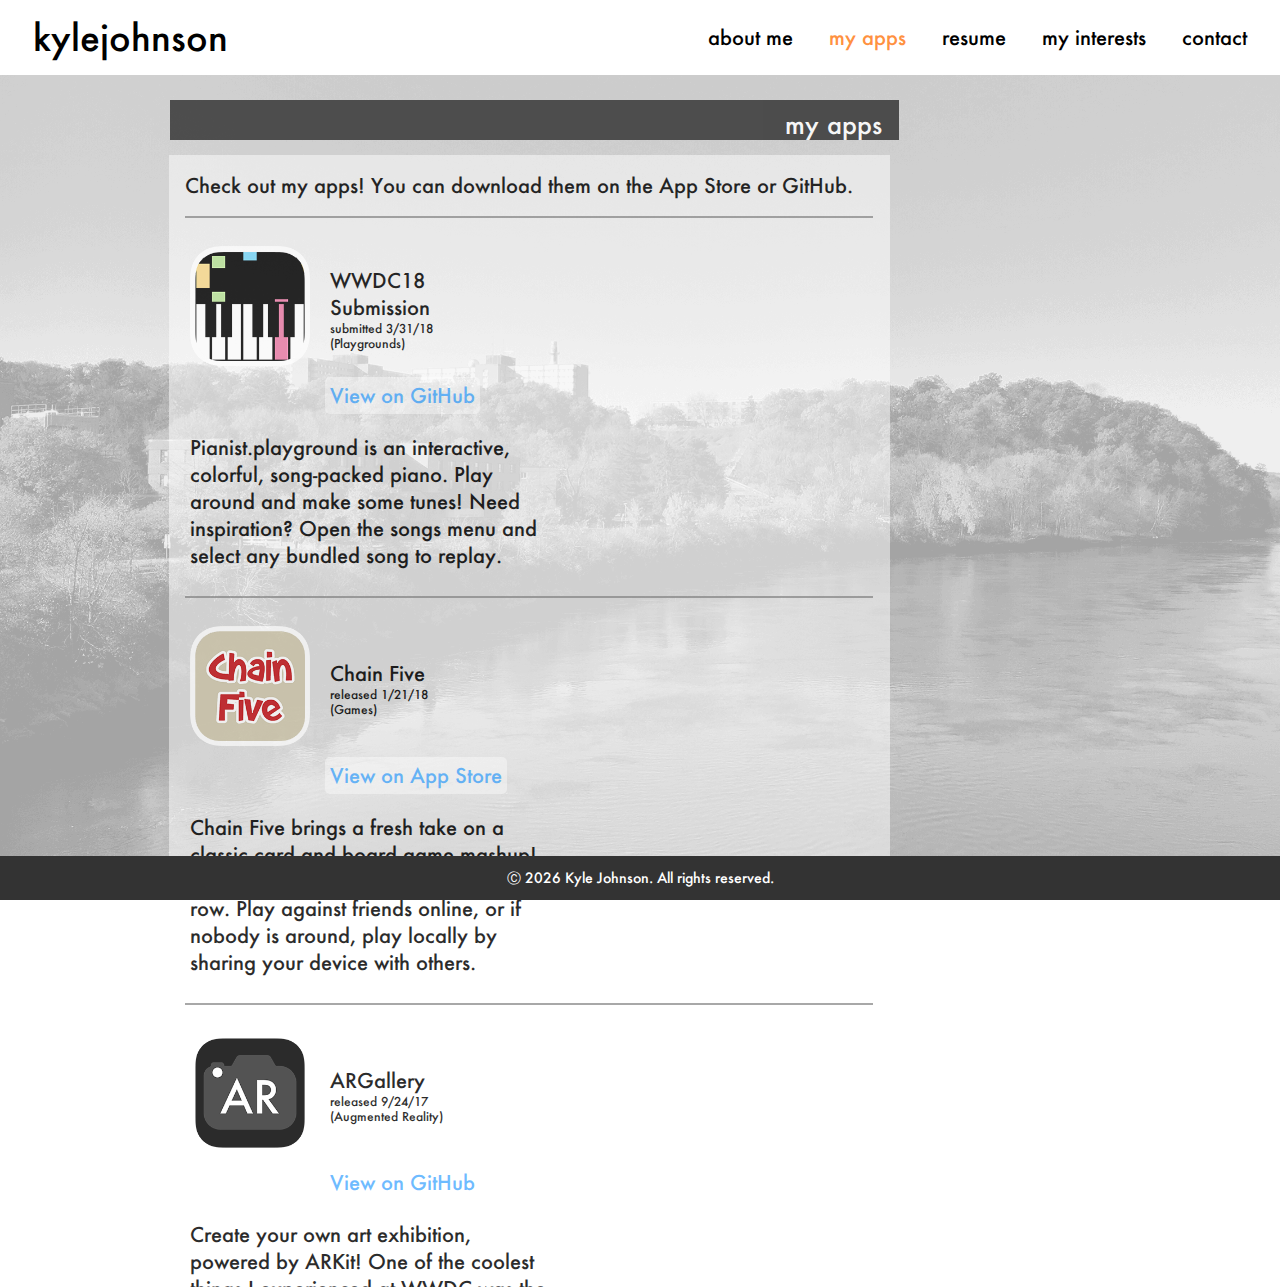
==== apps.html @ 8fa622be "Replace blog with interests page" ====
<!DOCTYPE html>
<html>
    <head>
        <title>kylejohnson | my apps</title>
        
        <link rel="stylesheet" type="text/css" href="kjapps.css">
        
        <meta name="viewport" content="width=device-width">
        <meta name="keywords" content="kyle,johnson,kylejohnson,about,apps,resume,interests,contact">
        <meta name="description" content="My name is Kyle Johnson and welcome to my website.">
        
        <link rel="shortcut icon" href="favicon/favicon.ico">
        <link rel="icon" sizes="16x16 32x32 64x64" href="favicon/favicon.ico">
        <link rel="icon" type="image/png" sizes="196x196" href="favicon/favicon-192.png">
        <link rel="icon" type="image/png" sizes="160x160" href="favicon/favicon-160.png">
        <link rel="icon" type="image/png" sizes="96x96" href="favicon/favicon-96.png">
        <link rel="icon" type="image/png" sizes="64x64" href="favicon/favicon-64.png">
        <link rel="icon" type="image/png" sizes="32x32" href="favicon/favicon-32.png">
        <link rel="icon" type="image/png" sizes="16x16" href="favicon/favicon-16.png">
        <link rel="apple-touch-icon" href="favicon/favicon-57.png">
        <link rel="apple-touch-icon" sizes="114x114" href="favicon/favicon-114.png">
        <link rel="apple-touch-icon" sizes="72x72" href="favicon/favicon-72.png">
        <link rel="apple-touch-icon" sizes="144x144" href="favicon/favicon-144.png">
        <link rel="apple-touch-icon" sizes="60x60" href="favicon/favicon-60.png">
        <link rel="apple-touch-icon" sizes="120x120" href="favicon/favicon-120.png">
        <link rel="apple-touch-icon" sizes="76x76" href="favicon/favicon-76.png">
        <link rel="apple-touch-icon" sizes="152x152" href="favicon/favicon-152.png">
        <link rel="apple-touch-icon" sizes="180x180" href="favicon/favicon-180.png">
        <meta name="msapplication-TileColor" content="#FFFFFF">
        <meta name="msapplication-TileImage" content="favicon/favicon-144.png">
        <meta name="msapplication-config" content="favicon/browserconfig.xml">
        
        <script src="https://ajax.googleapis.com/ajax/libs/jquery/3.1.1/jquery.min.js"></script>
        <script src="kjapps.js"></script>
    </head>
    
    <body>
	    
        <!-- Disable transitions if JavaScript is disabled -->
        <noscript>
    	    <style type="text/css">
                #header, .content { visibility: visible; }
    	    </style>
        </noscript>
	    
        <div id="fullContainer">
            <div id="container">

                <!-- Navigation bar (split w/ logo on left, links on right) -->
                <div class="topnav" id="navbar">
                    <a href="/" id="logo">kylejohnson</a>
                    <a href="javascript:void(0);" id="icon" onclick="responsiveNavBar()">&#9776;</a>
                    <a href="contact">contact</a>
                    <a href="interests">my interests</a>
                    <a href="resume">resume</a>
                    <a href="apps" id="current">my apps</a>
                    <a href="/">about me</a>
                </div>

                <!-- Header title above content -->
                <div id="header">
                    my apps
                </div>

                <!-- Area for page content -->
                <div class="content" id="apps_content">

                    Check out my apps! You can download them on the App Store or GitHub. <br>
                    <div id="small"><hr id="grey_break"></div>

                    <table cellpadding="10">
                        <tr>
                            <td id="icon"><img src="images/wwdc18.png" alt="WWDC" height="120" width="120"></td>
                            <td class="appinfo">
                                WWDC18 Submission<br>
                                <div id="info">submitted 3/31/18</div>
                                <div id="info">(Playgrounds)</div>
                            </td>
                        </tr>
                        <tr>
                            <td id="space"></td>
                            <td class="linkinfo"><a target='_blank' href="https://github.com/kylejohnsonkj/wwdc18">View on GitHub</a></td>
                        </tr>
                    </table>
                    <table cellpadding="10" class="desc">
                        <tr>
                            <td>Pianist.playground is an interactive, colorful, song-packed piano. Play around and make some tunes! Need inspiration? Open the songs menu and select any bundled song to replay.</td>
                        </tr>
                    </table>
                    <div id="small"><hr id="grey_break"></div>

                    <table cellpadding="10">
                        <tr>
                            <td id="icon"><img src="images/chain_five.png" alt="Chain Five" height="120" width="120"></td>
                            <td class="appinfo">
                                Chain Five<br>
                                <div id="info">released 1/21/18</div>
                                <div id="info">(Games)</div>
                            </td>
                        </tr>
                        <tr>
                            <td id="space"></td>
                            <td class="linkinfo"><a target='_blank' href="https://itunes.apple.com/us/app/chain-five/id1325490441">View on App Store</a></td>
                        </tr>
                    </table>
                    <table cellpadding="10" class="desc">
                        <tr>
                            <td>Chain Five brings a fresh take on a classic card and board game mashup! Win by getting 5 of your color in a row. Play against friends online, or if nobody is around, play locally by sharing your device with others.</td>
                        </tr>
                    </table>
                    <div id="small"><hr id="grey_break"></div>
                    
                    <table cellpadding="10">
                        <tr>
                            <td id="icon"><img src="images/argallery.png" alt="WWDC" height="120" width="120"></td>
                            <td class="appinfo">
                                ARGallery<br>
                                <div id="info">released 9/24/17</div>
                                <div id="info">(Augmented Reality)</div>
                            </td>
                        </tr>
                        <tr>
                            <td id="space"></td>
                            <td class="linkinfo"><a target='_blank' href="https://github.com/kylejohnsonkj/ARGallery">View on GitHub</a></td>
                        </tr>
                    </table>
                    <table cellpadding="10" class="desc">
                        <tr>
                            <td>Create your own art exhibition, powered by ARKit! One of the coolest things I experienced at WWDC was the introduction of native AR support, and this is a fun project I created with it. Written in Swift 4 for iPhone 6s and later.</td>
                        </tr>
                    </table>
                    <div id="small"><hr id="grey_break"></div>

                    <table cellpadding="10">
                        <tr>
                            <td id="icon"><img src="images/wwdc17.png" alt="WWDC" height="120" width="120"></td>
                            <td class="appinfo">
                                WWDC17 Submission<br>
                                <div id="info">accepted 4/21/17</div>
                                <div id="info">(Playgrounds)</div>
                            </td>
                        </tr>
                        <tr>
                            <td id="space"></td>
                            <td class="linkinfo"><a target='_blank' href="https://github.com/kylejohnsonkj/wwdc17">View on GitHub</a></td>
                        </tr>
                    </table>
                    <table cellpadding="10" class="desc">
                        <tr>
                            <td>It's March Madness in a Swift Playground! Built using SpriteKit, this playground takes a fun approach on the classic arcade basketball shooter in just over 400 lines of code.</td>
                        </tr>
                    </table>
                    <div id="small"><hr id="grey_break"></div>

                    <table cellpadding="10">
                        <tr>
                            <td id="icon"><img src="images/redirect.png" alt="redirect" height="120" width="120"></td>
                            <td class="appinfo">
                                redirect<br>
                                <div id="info">released 2/7/17</div>
                                <div id="info">(Games)</div>
                            </td>
                        </tr>
                        <tr>
                            <td id="space"></td>
                            <td class="linkinfo"><a target='_blank' href="https://itunes.apple.com/us/app/redirect/id1202748337">View on App Store</a></td>
                        </tr>
                    </table>
                    <table cellpadding="10" class="desc">
                        <tr>
                            <td>Redirect the ball into the target, but it's harder than you think... Collect coins to purchase paddles. Unlock achievements. Rise on the leaderboards. Can you make it to 100?</td>
                        </tr>
                    </table>
                    <div id="small"><hr id="grey_break"></div>

                    <table cellpadding="10">
                        <tr>
                            <td id="icon"><img src="images/shift_timer.png" alt="Shift Timer" height="120" width="120"></td>
                            <td class="appinfo">
                                Shift Timer<br>
                                <div id="info">released 8/16/16</div>
                                <div id="info">(Utilities)</div>
                            </td>
                        </tr>
                        <tr>
                            <td id="space"></td>
                            <td class="linkinfo"><a target='_blank' href="https://itunes.apple.com/us/app/shift-timer-track-your-job-progress-throughout-the-work-day/id1145055011">View on App Store</a></td>
                        </tr>
                    </table>
                    <table cellpadding="10" class="desc">
                        <tr>
                            <td>Shift Timer allows you to enter your shift hours and get a live-updating view of your progress throughout the day. See what percentage of work you've completed and how many hours, minutes and seconds you have left to go.</td>
                        </tr>
                    </table>

                </div>

                <!-- Adds extra space under content div -->
                <div id="extra"></div>
            </div>

            <!-- Site footer w/ copyright -->
            <div id="footer">
                &#9400; Kyle Johnson. All rights reserved.
            </div>

        </div>
        
        <div id="videoContainer">
        </div>
        
    </body>
</html>
---- kjapps.css ----
/* HTML */

html {
    -webkit-text-size-adjust: 100%;
    -moz-text-size-adjust: 100%;
    -ms-text-size-adjust: 100%;
}


/* Body */

body {
    background-color: rgb(220, 220, 220);
    background: url(images/bg.png) no-repeat left center fixed;
    background-size: cover;
    margin: 0;
}

::-webkit-input-placeholder { /* Chrome/Opera/Safari */
  color: gray;
}
::-moz-placeholder { /* Firefox 19+ */
  color: gray;
}
:-ms-input-placeholder { /* IE 10+ */
  color: gray;
}
:-moz-placeholder { /* Firefox 18- */
  color: gray;
}


/* Futura Font */

@font-face {
    font-family: "Futura";
    src:
        local("Futura"),
        url(fonts/Futura-Medium.ttf) format("truetype");
}


/* Navigation Bar */

.topnav {
    position: fixed;
    left: 0;
    right: 0;
    background-color: white;
    overflow: hidden;
    z-index: 3;
    padding-right: 15px;
    padding-left: 15px;
}

.topnav a {
    float: right;
    display: block;
    color: black;
    text-align: center;
    padding-left: 18px;
    padding-right: 18px;
    padding-top: 24px;
    padding-bottom: 24px;
    text-decoration: none;
    font-size: 20px;
    font-family: "Futura";
}

.topnav #logo {
    float: left;
    display: block;
    color: black;
    text-align: center;
    padding-left: 18px;
    padding-right: 18px;
    padding-top: 14px;
    padding-bottom: 14px;
    text-decoration: none;
    font-size: 36px;
    font-family: "Futura";
}

.topnav #blank {
    height: 27px;
    width: 0px;
    pointer-events: none;
    cursor: default;
}

.topnav a:hover {
    background-color: #eee;
}

.topnav a:hover #logo {
    background-color: #333;
}

.topnav #current {
    color: rgb(255, 145, 64);
}

.topnav #icon {
    display: none;
}


/* Header */

#header {
    margin: 0 auto;
    position: relative;
    top: 100px;
    left: 0;
    width: 65%;
    max-width: 1000px;
    transform: translate(0%, 0%);
    background-color: #333;
    font-size: 25px;
    font-family: "Futura";
    color: white;
    text-align: right;
    padding-right: 20px;
    padding-left: 20px;
    padding-top: 10px;
    padding-bottom: 10px;
    visibility: hidden;
}


/* Content */

.content {
    margin: 0 auto;
    position: relative;
    top: 115px;
    left: 0;
    width: 65%;
    max-width: 1000px;
    transform: translate(0%, 0%);
    background-color: rgba(255, 255, 255, 0.60);
    font-size: 20px;
    font-family: "Futura";
    color: black;
    padding: 20px;
    visibility: hidden;
}

.content p {
    font-size: 15px;
    color: dimgrey;
}

/* Content Dividers */

#small {
    font-size: 35px;
}

#blue_break {
    border-color: rgb(81, 174, 255);
    border-style: solid;
}

#small_break {
    line-height: 15px;
}

#grey_break {
    border-color: rgb(150, 150, 150);
    border-style: solid;
}


/* About Me */

#about_content img {
    border-radius: 6px;
    -moz-border-radius: 6px;
    background: white;
    padding: 7px;
    float: right;
    margin-left: 12px;
    margin-bottom: 12px;
    align-content: center;
}

#about_content a {
    color: rgb(81, 174, 255);
    text-decoration: none;
}

#about_content a#alt_link {
    color: grey;
    text-decoration: none;
}

#about_content a:hover {
    text-decoration: underline;
}

#about_content a#alt_link:hover {
    text-decoration: underline;
}

em {
    font-size: 14px;
    color: grey;
}

#links img {
    width: 40px;
    height: 40px;
    position: relative;
    margin-left: 16px;
    top: -52px;
}


/* My Apps */

#apps_content table {
    table-layout: fixed;
    border-collapse: collapse;
    display: inline-block;
    vertical-align: middle;
    margin-left: -5px;
}

#apps_content .desc {
    width: 60%;
}

#apps_content .appinfo {
    width: 200px;
}

#apps_content #space {
    width: 0%;
}

#apps_content #info {
    font-size: 12px;
}

#apps_content a {
    color: rgb(81, 174, 255);
    text-decoration: none;
    float: left;
    margin-top: -15px;
    margin-left: -5px;
}

#apps_content a:hover {
    text-decoration: underline;
}


/* Resume */

#resume_content {
    max-width: 800px;
}

#resume_content a {
    color: rgb(81, 174, 255);
    text-decoration: none;
}

#resume_content a:hover {
    text-decoration: underline;
}

#resume_content img {
    width: calc(100% + 40px);
    margin: -20px;
    margin-bottom: -45px;
}

#resume_download img {
    width: 33px;
    height: 33px;
    margin-left: -2px;
    float: left;
}


/* Blog */

#blog {
    width: 100%;
    margin: 0;
    padding: 0;
    margin-left: -2px;
    margin-bottom: -5px;
}

.comments a {
    color: rgb(125, 125, 125);
    text-align: left;
    background-color: rgba(255, 255, 255, 0.60);
    border-radius: 5px;
    padding-top: 3px;
    padding-bottom: 3px;
    padding-left: 8px;
    padding-right: 8px;
    text-align: center;
    font-size: 15px;
    display: inline-block;
    margin-top: 12px;
    margin-bottom: 10px;
    text-decoration: none;
    float: left;
}

.report a {
    margin-left: 3px;
    color: rgb(125, 125, 125);
    text-align: left;
    background-color: rgba(255, 200, 200, 0.60);
    border-radius: 5px;
    padding-top: 3px;
    padding-bottom: 3px;
    padding-left: 8px;
    padding-right: 8px;
    text-align: center;
    font-size: 15px;
    display: inline-block;
    margin-top: 12px;
    margin-bottom: 10px;
    text-decoration: none;
    float: right;
    margin-right: -5px;
}

#blog_content #video {
    color: rgb(81, 174, 255);
    text-decoration: none;
}

#blog_content h3 {
    color: rgb(255, 145, 64);
    font-weight: normal;
    font-size: 23px;
    padding: 0px;
    margin: 0px;
}

#blog_content h4 {
    color: black;
    font-size: 17px;
    font-weight: normal;
    color: rgb(81, 174, 255);
    padding: 0px;
    margin: 0px;
    margin-bottom: 10px;
}

/* Interests */

#interests_sidebar {
    float: right;
}

.interests_item {
    border-radius: 6px;
    -moz-border-radius: 6px;
    background: white;
    padding: 7px;
    margin-left: 12px;
    margin-bottom: 12px;
    align-content: center;
}

.interests_item#squareimg {
    border-radius: 6px;
    -moz-border-radius: 6px;
    background: white;
    padding: 7px;
    margin-top: 5px;
    margin-left: 12px;
    margin-bottom: 12px;
    align-content: center;
    line-height: 0;
}

#interests_content h3 {
    color: rgb(255, 145, 64);
    font-weight: normal;
    font-size: 23px;
    padding: 0px;
    margin: 0px;
}

#interests_content h4 {
    color: black;
    font-size: 17px;
    font-weight: normal;
    color: rgb(81, 174, 255);
    padding: 0px;
    margin: 0px;
    margin-bottom: 10px;
}

#interests_content table {
    border-collapse: collapse;
    margin-bottom: 10px;
}

#interests_content tr:hover {
    background-color: #f5f5f5;
}

#interests_content tr#table_header {
    background-color: rgba(150, 150, 150, 0.25);
}

#interests_content a {
    color: rgb(81, 174, 255);
    text-decoration: none;
}

#interests_content a#alt {
    color: rgb(255, 145, 64);
    text-decoration: none;
}

#interests_content a:hover {
    text-decoration: underline;
}

#interests_content a#alt:hover {
    text-decoration: underline;
}

/* Contact */

input, select, textarea, button {
    font-family: inherit;
}

#contact_content input[type="text"],
#contact_content input[type="email"] {
    padding: 10px;
    border: none;
    border-bottom: solid 2px #c9c9c9;
    transition: border 0.3s;
    font-size: 16px;
    width: 250px;
    margin-left: 2px;
}

#contact_content select {
    border: none;
    background-color: white;
    border-bottom: solid 2px #c9c9c9;
    font-size: 16px;
    width: 270px;
    margin-left: 2px;
    margin-bottom: 30px;
    height: 43px;
    -webkit-appearance: none;
    -moz-appearance: none;
    padding-left: 8px;
}

#contact_content select:invalid {
  color: gray;
}

#contact_content textarea {
    padding: 10px;
    border: none;
    border-bottom: solid 2px #c9c9c9;
    transition: border 0.3s;
    font-size: 16px;
    width: 500px;
    margin-left: 2px;
    margin-bottom: 15px;
}

#contact_content input[type="submit"] {
    background-color: rgb(81, 174, 255);
    border: none;
    color: white;
    padding: 10px 25px;
    text-align: center;
    text-decoration: none;
    font-weight: bold;
    display: inline-block;
    font-family: inherit;
    font-size: 16px;
    margin: 4px 2px;
    cursor: pointer;
    -webkit-appearance: none;
    -moz-appearance: none;
    appearance: none;
    margin-bottom: 5px;
}

#thankyou_message {
    display: none;
    color: rgb(81, 174, 255);
}

#honeypot_message {
    display: none;
    color: red;
}

::-webkit-input-placeholder {
    font-family: "Futura";
}
:-moz-placeholder {
    font-family: "Futura";
}
::-moz-placeholder {
    font-family: "Futura";
}
:-ms-input-placeholder {
    font-family: "Futura";
}


/* Links */

.linkinfo a {
    text-align: left;
    background-color: rgba(255, 255, 255, 0.60);
    border-radius: 5px;
    padding: 5px;
}


/* Footer */

#footer {
    position: fixed;
    left: 0px;
    bottom: 0px;
    width: 100%;
    background: #333;
    text-align: center;
    padding-top: 12px;
    padding-bottom: 12px;
    font-size: 14px;
    font-family: "Futura";
    color: white;
}


/* Extra Space Below Footer */

#extra {
    margin: 0 auto;
    position: relative;
    height: 80px;
    top: 110px;
}


/* For Video Playback on Site */

#videoContainer {
    position: fixed;
    top: 50%;
    left: 50%;
    transform: translate(-98%, -50%);
    display: inline;
    z-index: 100;
}

#videoContainer iframe,
#videoContainer object,
#videoContainer embed {
    width: 192%;
    height: 331px;
}


/* Media Queries */

@media only screen and (max-device-width: 820px), only screen and (max-width: 820px) { 
    
    .topnav a:not(:first-child) {
        display: none;
    }
    
    .topnav a#icon {
        float: right;
        display: block;
    }
    
    .topnav.responsive a {
        float: none;
        display: block;
        text-align: left;
    }
    
    .topnav.responsive a#icon {
        position: absolute;
        right: 15px;
        top: 0;
    }
    
    #header, .content {
        width: calc(100% - 60px);
    }
    
    .content {
        font-size: 16px;
    }
  
    #apps_content a {
        font-size: 15px;
        margin-left: -5px;
        margin-right: -20px;
    }
  
    #resume_content a {
        font-size: 15px;
    }
    
    #about_content img {
        width: 150px;
        height: 150px;
    }
  
    #apps_content img {
        width: 100px;
        height: 100px;
    }
    
    #contact_content input[type="text"],
    #contact_content input[type="email"] {
        width: 90%;
        max-width: 200px;
    }
    
    #contact_content select {
        width: calc(90% + 20px);
        max-width: 220px;
    }

    #contact_content textarea {
        width: calc(100% - 25px);
        max-width: 400px;
    }
    
    em {
        font-size: 12px;
    }

    #resume_download {
        margin-top: 7px;
        margin-bottom: -5px;
        text-align: center;
    }
  
    #links img {
        width: 30px;
        height: 30px;
        position: relative;
        margin-left: 16px;
        top: -42px;
    }

    #interests_sidebar {
        float: right;
        width: 100%;
        margin-left: 15px;
    }

    .interests_item {
        border-radius: 6px;
        -moz-border-radius: 6px;
        background: white;
        padding: 7px;
        margin-left: 0px;
        margin-bottom: 12px;
        align-content: center;
        width: calc(100% - 14px);
    }

    .interests_item#squareimg {
        border-radius: 6px;
        -moz-border-radius: 6px;
        background: white;
        padding: 7px;
        margin-left: 0px;
        margin-bottom: 12px;
        align-content: center;
        width: calc(100% - 14px);
    }

    #interests_content img.feature {
        width: 100%;
        height: 100%;
    }
}

/* 1440 width breakpoint */
@media only screen and (max-width: 1439px) {
    #apps_content .desc {
        width: 55%;
    }
}

/* 1280 width breakpoint */
@media only screen and (max-width: 1279px) {
    #apps_content .desc {
        width: 100%;
    }
}
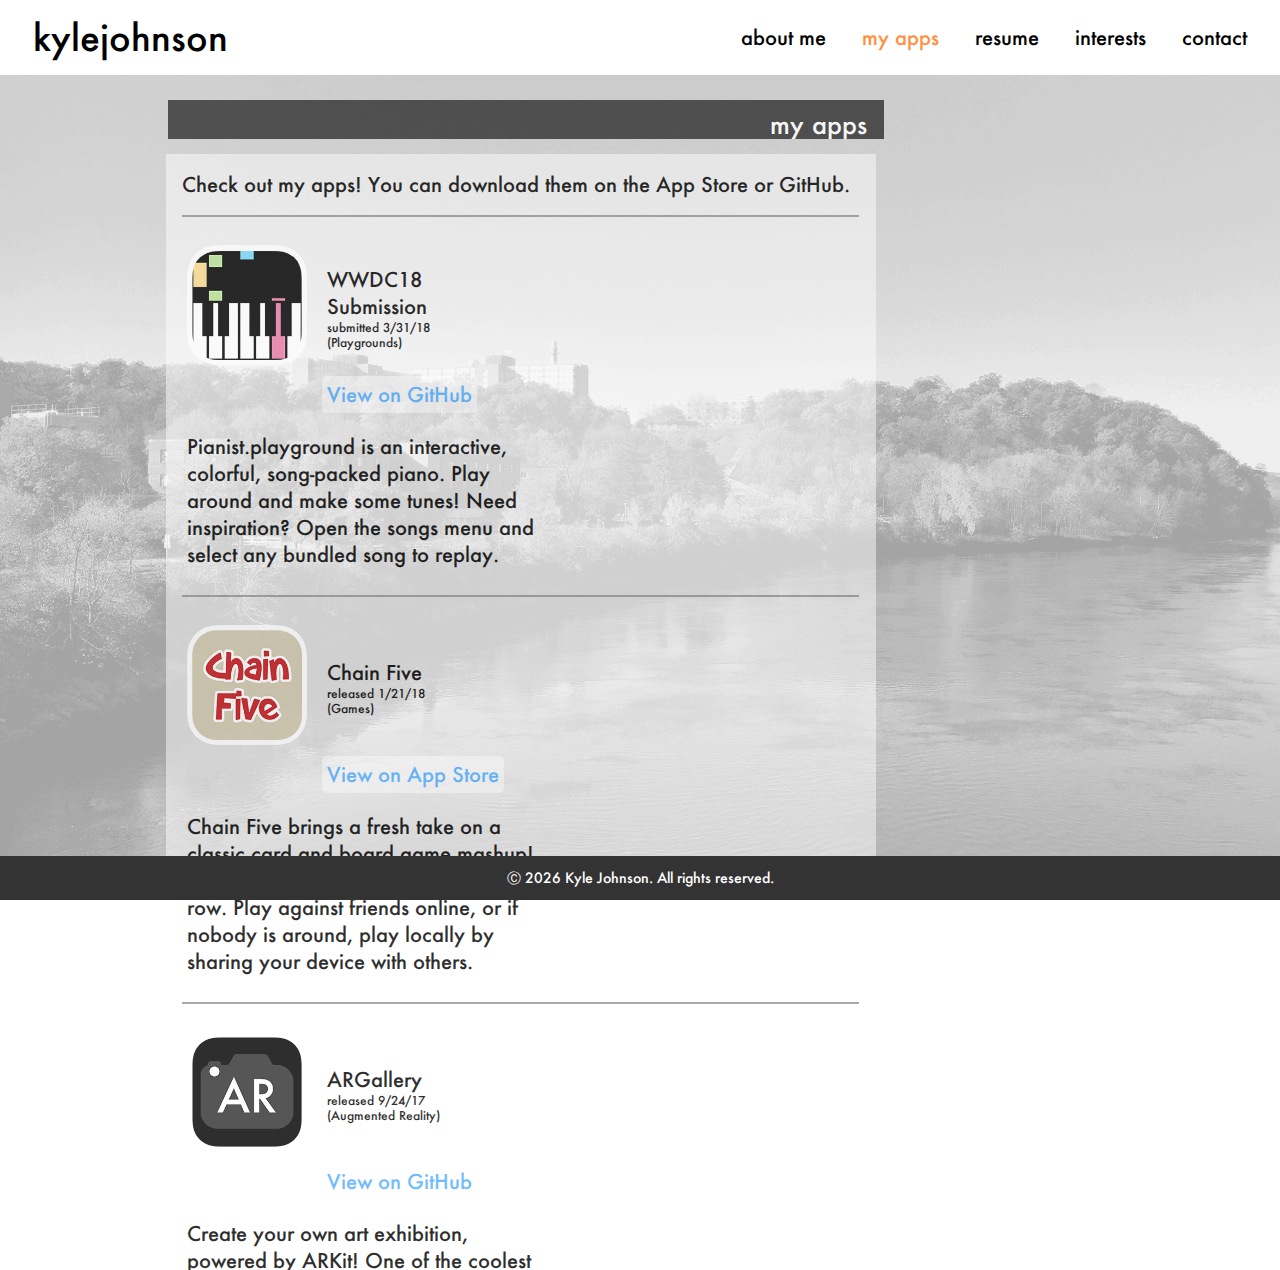
==== commit b06e2b1c: "rename my interests to interests" ====
--- a/apps.html
+++ b/apps.html
@@ -51,7 +51,7 @@
                     <a href="/" id="logo">kylejohnson</a>
                     <a href="javascript:void(0);" id="icon" onclick="responsiveNavBar()">&#9776;</a>
                     <a href="contact">contact</a>
-                    <a href="interests">my interests</a>
+                    <a href="interests">interests</a>
                     <a href="resume">resume</a>
                     <a href="apps" id="current">my apps</a>
                     <a href="/">about me</a>
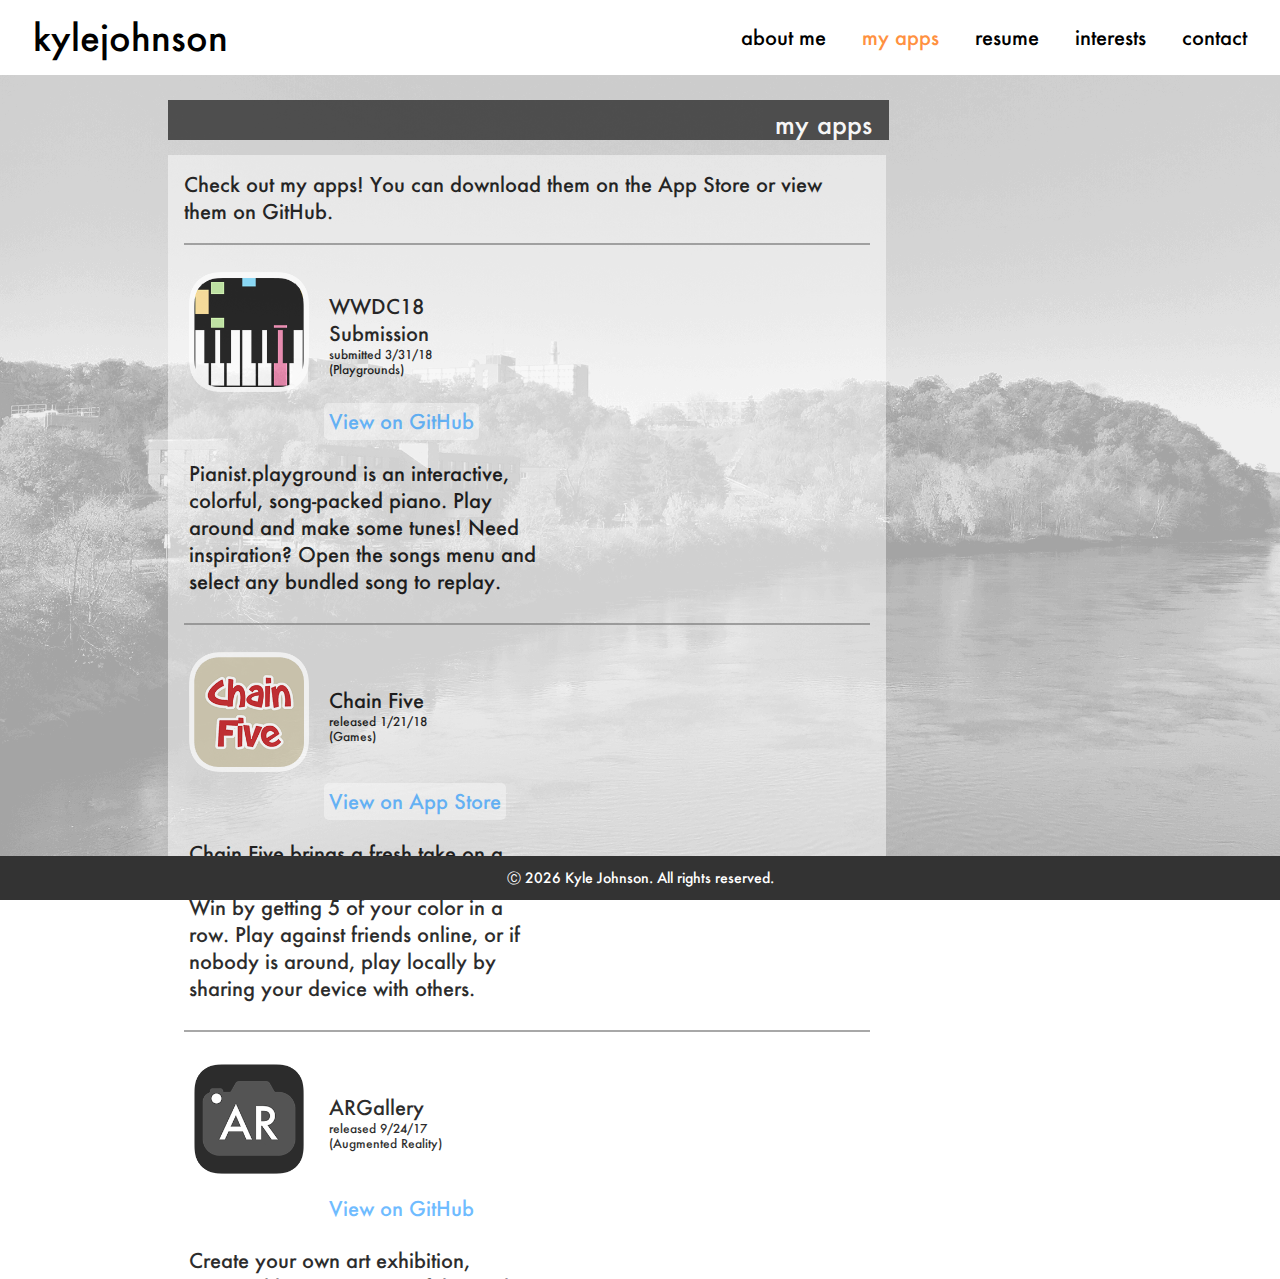
==== commit a296236a: "Updates 5/28/20" ====
--- a/apps.html
+++ b/apps.html
@@ -65,7 +65,7 @@
                 <!-- Area for page content -->
                 <div class="content" id="apps_content">
 
-                    Check out my apps! You can download them on the App Store or GitHub. <br>
+                    Check out my apps! You can download them on the App Store or view them on GitHub. <br>
                     <div id="small"><hr id="grey_break"></div>
 
                     <table cellpadding="10">
--- a/kjapps.css
+++ b/kjapps.css
@@ -711,4 +711,9 @@
     #apps_content .desc {
         width: 100%;
     }
-}
+    
+    body {
+        background-color: lightgray !important;
+        background: none;
+    }
+}
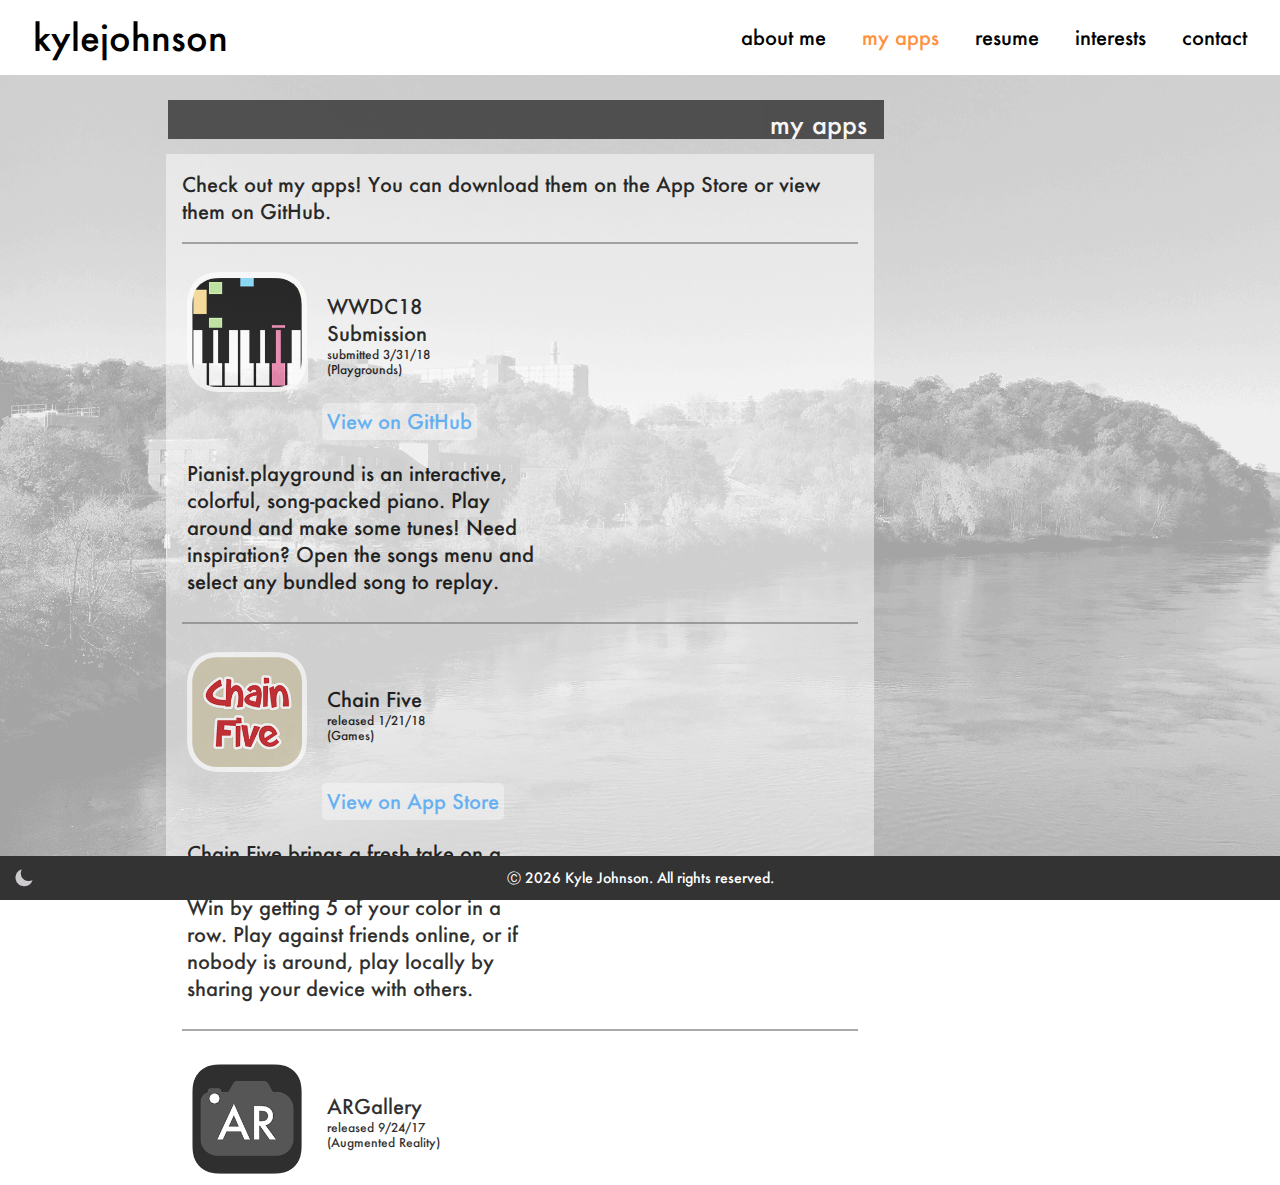
==== commit 39d892d8: "Add manual dark mode toggle" ====
--- a/apps.html
+++ b/apps.html
@@ -4,6 +4,7 @@
         <title>kylejohnson | my apps</title>
         
         <link rel="stylesheet" type="text/css" href="kjapps.css">
+        <link rel="stylesheet" type="text/css" href="darkmode.css" id="darkmode">
         
         <meta name="viewport" content="width=device-width">
         <meta name="keywords" content="kyle,johnson,kylejohnson,about,apps,resume,interests,contact">
@@ -201,7 +202,8 @@
 
             <!-- Site footer w/ copyright -->
             <div id="footer">
-                &#9400; Kyle Johnson. All rights reserved.
+                <img id="dark_switch" height="20" width="20">
+                &#9400; #### Kyle Johnson. All rights reserved.
             </div>
 
         </div>
--- a/kjapps.css
+++ b/kjapps.css
@@ -10,7 +10,7 @@
 /* Body */
 
 body {
-    background-color: rgb(220, 220, 220);
+    background-color: lightgray;
     background: url(images/bg.png) no-repeat left center fixed;
     background-size: cover;
     margin: 0;
@@ -285,77 +285,6 @@
 }
 
 
-/* Blog */
-
-#blog {
-    width: 100%;
-    margin: 0;
-    padding: 0;
-    margin-left: -2px;
-    margin-bottom: -5px;
-}
-
-.comments a {
-    color: rgb(125, 125, 125);
-    text-align: left;
-    background-color: rgba(255, 255, 255, 0.60);
-    border-radius: 5px;
-    padding-top: 3px;
-    padding-bottom: 3px;
-    padding-left: 8px;
-    padding-right: 8px;
-    text-align: center;
-    font-size: 15px;
-    display: inline-block;
-    margin-top: 12px;
-    margin-bottom: 10px;
-    text-decoration: none;
-    float: left;
-}
-
-.report a {
-    margin-left: 3px;
-    color: rgb(125, 125, 125);
-    text-align: left;
-    background-color: rgba(255, 200, 200, 0.60);
-    border-radius: 5px;
-    padding-top: 3px;
-    padding-bottom: 3px;
-    padding-left: 8px;
-    padding-right: 8px;
-    text-align: center;
-    font-size: 15px;
-    display: inline-block;
-    margin-top: 12px;
-    margin-bottom: 10px;
-    text-decoration: none;
-    float: right;
-    margin-right: -5px;
-}
-
-#blog_content #video {
-    color: rgb(81, 174, 255);
-    text-decoration: none;
-}
-
-#blog_content h3 {
-    color: rgb(255, 145, 64);
-    font-weight: normal;
-    font-size: 23px;
-    padding: 0px;
-    margin: 0px;
-}
-
-#blog_content h4 {
-    color: black;
-    font-size: 17px;
-    font-weight: normal;
-    color: rgb(81, 174, 255);
-    padding: 0px;
-    margin: 0px;
-    margin-bottom: 10px;
-}
-
 /* Interests */
 
 #interests_sidebar {
@@ -367,7 +296,7 @@
     -moz-border-radius: 6px;
     background: white;
     padding: 7px;
-    margin-left: 12px;
+    margin-left: 24px;
     margin-bottom: 12px;
     align-content: center;
 }
@@ -378,7 +307,7 @@
     background: white;
     padding: 7px;
     margin-top: 5px;
-    margin-left: 12px;
+    margin-left: 24px;
     margin-bottom: 12px;
     align-content: center;
     line-height: 0;
@@ -548,6 +477,16 @@
     color: white;
 }
 
+#dark_switch {
+    position: absolute;
+    left: 1em;
+    cursor: pointer;
+}
+
+#dark_switch:not([src]) {
+    visibility: hidden;
+}​
+
 
 /* Extra Space Below Footer */
 
@@ -581,6 +520,11 @@
 /* Media Queries */
 
 @media only screen and (max-device-width: 820px), only screen and (max-width: 820px) { 
+    
+    body {
+        background-size: 0 0;
+        background-color: lightgray;
+    }
     
     .topnav a:not(:first-child) {
         display: none;
@@ -699,21 +643,16 @@
     }
 }
 
-/* 1440 width breakpoint */
+/* 1440px width breakpoint */
 @media only screen and (max-width: 1439px) {
     #apps_content .desc {
         width: 55%;
     }
 }
 
-/* 1280 width breakpoint */
+/* 1280px width breakpoint */
 @media only screen and (max-width: 1279px) {
     #apps_content .desc {
         width: 100%;
     }
-    
-    body {
-        background-color: lightgray !important;
-        background: none;
-    }
-}
+}
--- a/darkmode.css
+++ b/darkmode.css
@@ -0,0 +1,54 @@
+body {
+    background-color: #222;
+}
+.topnav {
+    background-color: rgb(24, 26, 27);
+}
+.topnav #logo {
+    color: white;
+}
+.topnav a {
+    color: white;
+}
+.topnav a:hover {
+    background-color: rgb(34, 36, 38);
+}
+#header {
+    background-color: rgb(24, 26, 27);
+    color: rgb(232, 230, 227);
+}
+.content:not(#resume_content) {
+    background-color: rgba(24, 26, 27, 0.6);
+    color: rgb(220, 220, 220);
+}
+#about_content img, .interests_item#squareimg {
+    background: #444;
+}
+#about_content a#alt_link, em {
+    color: rgb(152, 143, 129);
+}
+.interests_item {
+    background: rgb(24, 26, 27);
+}
+.linkinfo a {
+    background-color: rgb(24, 26, 27);
+}
+#github {
+    content: url("images/github_dark.png")
+}
+#footer {
+    background-color: rgb(24, 26, 27);
+}
+input, textarea, #contact_content select {
+    background-color: #181a1b;
+    color: rgb(220, 220, 220);
+}
+#contact_content input[type="submit"] {
+    filter: brightness(0.9);
+}
+
+@media only screen and (max-device-width: 820px), only screen and (max-width: 820px) { 
+    body {
+        background-color: #333;
+    }
+}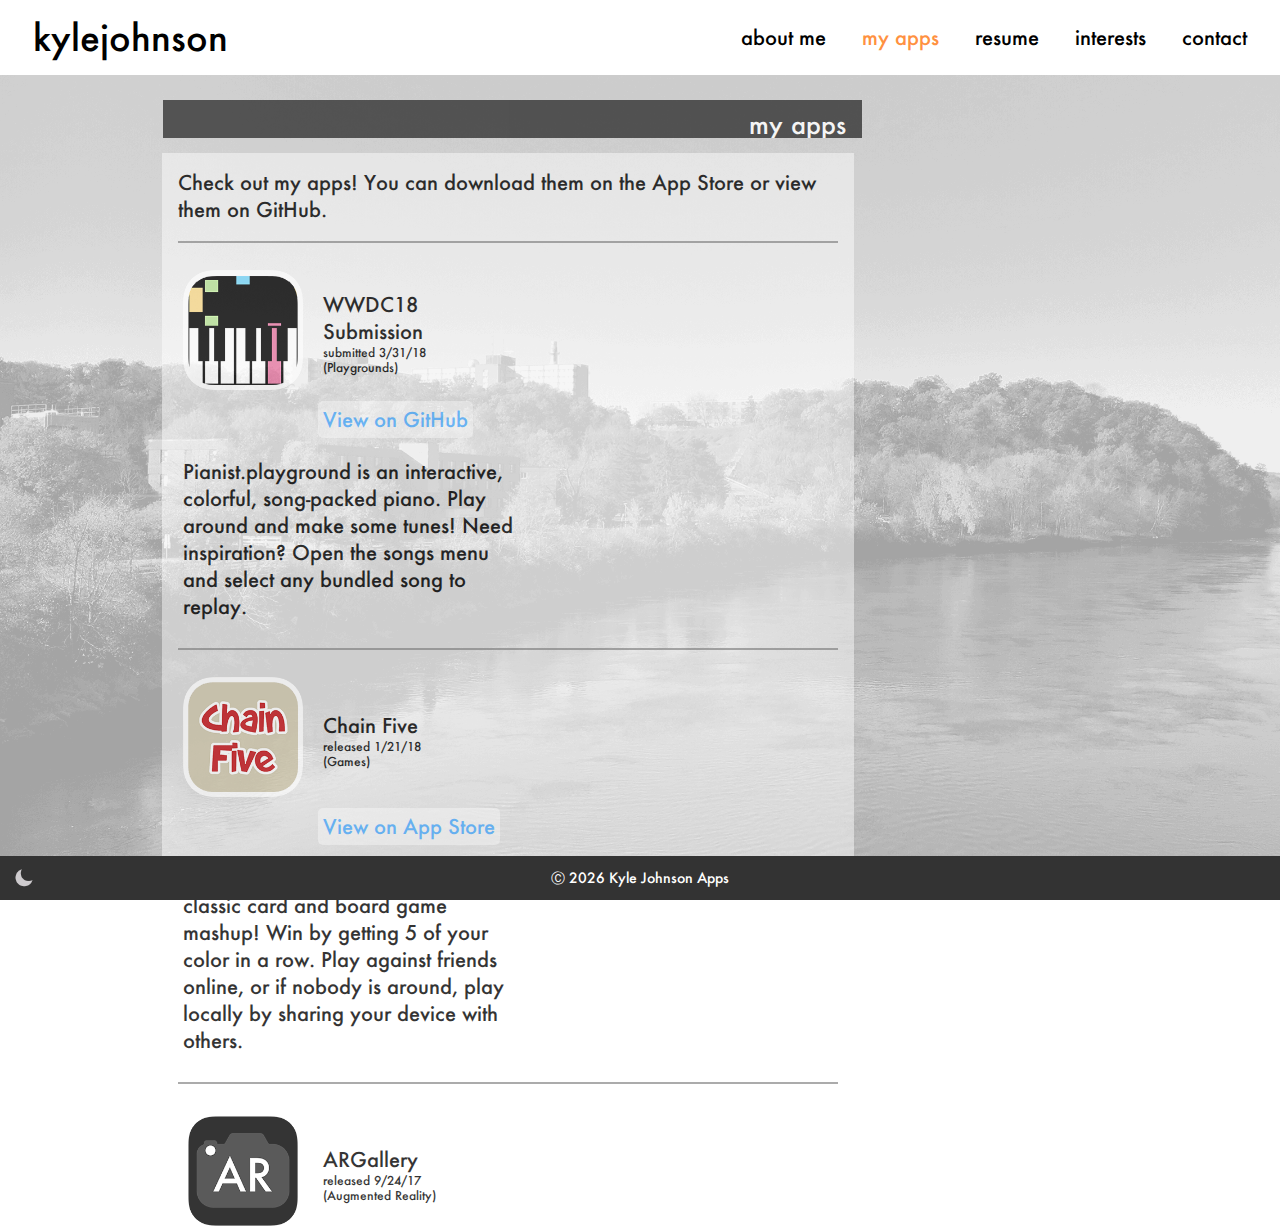
==== commit 06979074: "Shorten footer for mobile" ====
--- a/apps.html
+++ b/apps.html
@@ -203,7 +203,7 @@
             <!-- Site footer w/ copyright -->
             <div id="footer">
                 <img id="dark_switch" height="20" width="20">
-                &#9400; #### Kyle Johnson. All rights reserved.
+                &#9400; #### Kyle Johnson Apps
             </div>
 
         </div>
--- a/kjapps.css
+++ b/kjapps.css
@@ -477,16 +477,6 @@
     color: white;
 }
 
-#dark_switch {
-    position: absolute;
-    left: 1em;
-    cursor: pointer;
-}
-
-#dark_switch:not([src]) {
-    visibility: hidden;
-}​
-
 
 /* Extra Space Below Footer */
 
@@ -514,6 +504,19 @@
 #videoContainer embed {
     width: 192%;
     height: 331px;
+}
+
+
+/* Dark Mode */
+
+#dark_switch {
+    position: absolute;
+    left: 1em;
+    cursor: pointer;
+}
+
+#dark_switch:not([src]) {
+    visibility: hidden;
 }
 
 
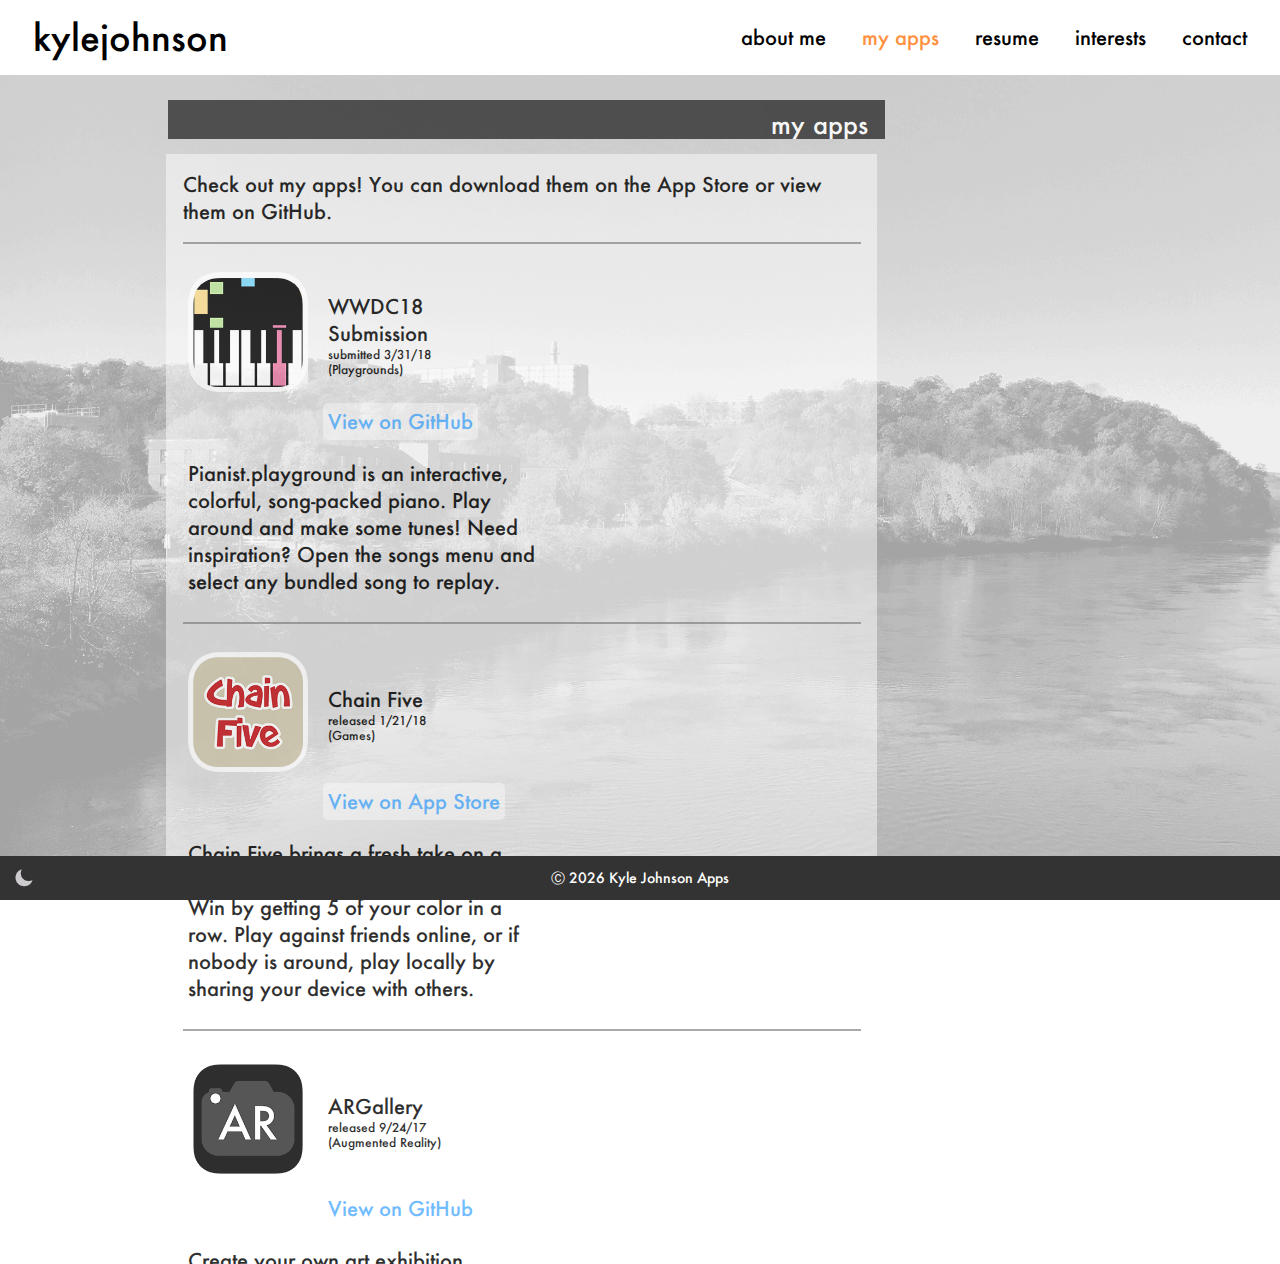
==== commit 863bcc68: "Enforce formatting" ====
--- a/apps.html
+++ b/apps.html
@@ -1,215 +1,228 @@
 <!DOCTYPE html>
 <html>
-    <head>
-        <title>kylejohnson | my apps</title>
-        
-        <link rel="stylesheet" type="text/css" href="kjapps.css">
-        <link rel="stylesheet" type="text/css" href="darkmode.css" id="darkmode">
-        
-        <meta name="viewport" content="width=device-width">
-        <meta name="keywords" content="kyle,johnson,kylejohnson,about,apps,resume,interests,contact">
-        <meta name="description" content="My name is Kyle Johnson and welcome to my website.">
-        
-        <link rel="shortcut icon" href="favicon/favicon.ico">
-        <link rel="icon" sizes="16x16 32x32 64x64" href="favicon/favicon.ico">
-        <link rel="icon" type="image/png" sizes="196x196" href="favicon/favicon-192.png">
-        <link rel="icon" type="image/png" sizes="160x160" href="favicon/favicon-160.png">
-        <link rel="icon" type="image/png" sizes="96x96" href="favicon/favicon-96.png">
-        <link rel="icon" type="image/png" sizes="64x64" href="favicon/favicon-64.png">
-        <link rel="icon" type="image/png" sizes="32x32" href="favicon/favicon-32.png">
-        <link rel="icon" type="image/png" sizes="16x16" href="favicon/favicon-16.png">
-        <link rel="apple-touch-icon" href="favicon/favicon-57.png">
-        <link rel="apple-touch-icon" sizes="114x114" href="favicon/favicon-114.png">
-        <link rel="apple-touch-icon" sizes="72x72" href="favicon/favicon-72.png">
-        <link rel="apple-touch-icon" sizes="144x144" href="favicon/favicon-144.png">
-        <link rel="apple-touch-icon" sizes="60x60" href="favicon/favicon-60.png">
-        <link rel="apple-touch-icon" sizes="120x120" href="favicon/favicon-120.png">
-        <link rel="apple-touch-icon" sizes="76x76" href="favicon/favicon-76.png">
-        <link rel="apple-touch-icon" sizes="152x152" href="favicon/favicon-152.png">
-        <link rel="apple-touch-icon" sizes="180x180" href="favicon/favicon-180.png">
-        <meta name="msapplication-TileColor" content="#FFFFFF">
-        <meta name="msapplication-TileImage" content="favicon/favicon-144.png">
-        <meta name="msapplication-config" content="favicon/browserconfig.xml">
-        
-        <script src="https://ajax.googleapis.com/ajax/libs/jquery/3.1.1/jquery.min.js"></script>
-        <script src="kjapps.js"></script>
-    </head>
-    
-    <body>
-	    
-        <!-- Disable transitions if JavaScript is disabled -->
-        <noscript>
+
+<head>
+    <title>kylejohnson | my apps</title>
+
+    <link rel="stylesheet" type="text/css" href="kjapps.css">
+    <link rel="stylesheet" type="text/css" href="darkmode.css" id="darkmode">
+
+    <meta name="viewport" content="width=device-width">
+    <meta name="keywords" content="kyle,johnson,kylejohnson,about,apps,resume,interests,contact">
+    <meta name="description" content="My name is Kyle Johnson and welcome to my website.">
+
+    <link rel="shortcut icon" href="favicon/favicon.ico">
+    <link rel="icon" sizes="16x16 32x32 64x64" href="favicon/favicon.ico">
+    <link rel="icon" type="image/png" sizes="196x196" href="favicon/favicon-192.png">
+    <link rel="icon" type="image/png" sizes="160x160" href="favicon/favicon-160.png">
+    <link rel="icon" type="image/png" sizes="96x96" href="favicon/favicon-96.png">
+    <link rel="icon" type="image/png" sizes="64x64" href="favicon/favicon-64.png">
+    <link rel="icon" type="image/png" sizes="32x32" href="favicon/favicon-32.png">
+    <link rel="icon" type="image/png" sizes="16x16" href="favicon/favicon-16.png">
+    <link rel="apple-touch-icon" href="favicon/favicon-57.png">
+    <link rel="apple-touch-icon" sizes="114x114" href="favicon/favicon-114.png">
+    <link rel="apple-touch-icon" sizes="72x72" href="favicon/favicon-72.png">
+    <link rel="apple-touch-icon" sizes="144x144" href="favicon/favicon-144.png">
+    <link rel="apple-touch-icon" sizes="60x60" href="favicon/favicon-60.png">
+    <link rel="apple-touch-icon" sizes="120x120" href="favicon/favicon-120.png">
+    <link rel="apple-touch-icon" sizes="76x76" href="favicon/favicon-76.png">
+    <link rel="apple-touch-icon" sizes="152x152" href="favicon/favicon-152.png">
+    <link rel="apple-touch-icon" sizes="180x180" href="favicon/favicon-180.png">
+    <meta name="msapplication-TileColor" content="#FFFFFF">
+    <meta name="msapplication-TileImage" content="favicon/favicon-144.png">
+    <meta name="msapplication-config" content="favicon/browserconfig.xml">
+
+    <script src="https://ajax.googleapis.com/ajax/libs/jquery/3.1.1/jquery.min.js"></script>
+    <script src="kjapps.js"></script>
+</head>
+
+<body>
+
+    <!-- Disable transitions if JavaScript is disabled -->
+    <noscript>
     	    <style type="text/css">
                 #header, .content { visibility: visible; }
     	    </style>
         </noscript>
-	    
-        <div id="fullContainer">
-            <div id="container">
-
-                <!-- Navigation bar (split w/ logo on left, links on right) -->
-                <div class="topnav" id="navbar">
-                    <a href="/" id="logo">kylejohnson</a>
-                    <a href="javascript:void(0);" id="icon" onclick="responsiveNavBar()">&#9776;</a>
-                    <a href="contact">contact</a>
-                    <a href="interests">interests</a>
-                    <a href="resume">resume</a>
-                    <a href="apps" id="current">my apps</a>
-                    <a href="/">about me</a>
-                </div>
-
-                <!-- Header title above content -->
-                <div id="header">
-                    my apps
-                </div>
-
-                <!-- Area for page content -->
-                <div class="content" id="apps_content">
-
-                    Check out my apps! You can download them on the App Store or view them on GitHub. <br>
-                    <div id="small"><hr id="grey_break"></div>
-
-                    <table cellpadding="10">
-                        <tr>
-                            <td id="icon"><img src="images/wwdc18.png" alt="WWDC" height="120" width="120"></td>
-                            <td class="appinfo">
-                                WWDC18 Submission<br>
-                                <div id="info">submitted 3/31/18</div>
-                                <div id="info">(Playgrounds)</div>
-                            </td>
-                        </tr>
-                        <tr>
-                            <td id="space"></td>
-                            <td class="linkinfo"><a target='_blank' href="https://github.com/kylejohnsonkj/wwdc18">View on GitHub</a></td>
-                        </tr>
-                    </table>
-                    <table cellpadding="10" class="desc">
-                        <tr>
-                            <td>Pianist.playground is an interactive, colorful, song-packed piano. Play around and make some tunes! Need inspiration? Open the songs menu and select any bundled song to replay.</td>
-                        </tr>
-                    </table>
-                    <div id="small"><hr id="grey_break"></div>
-
-                    <table cellpadding="10">
-                        <tr>
-                            <td id="icon"><img src="images/chain_five.png" alt="Chain Five" height="120" width="120"></td>
-                            <td class="appinfo">
-                                Chain Five<br>
-                                <div id="info">released 1/21/18</div>
-                                <div id="info">(Games)</div>
-                            </td>
-                        </tr>
-                        <tr>
-                            <td id="space"></td>
-                            <td class="linkinfo"><a target='_blank' href="https://itunes.apple.com/us/app/chain-five/id1325490441">View on App Store</a></td>
-                        </tr>
-                    </table>
-                    <table cellpadding="10" class="desc">
-                        <tr>
-                            <td>Chain Five brings a fresh take on a classic card and board game mashup! Win by getting 5 of your color in a row. Play against friends online, or if nobody is around, play locally by sharing your device with others.</td>
-                        </tr>
-                    </table>
-                    <div id="small"><hr id="grey_break"></div>
-                    
-                    <table cellpadding="10">
-                        <tr>
-                            <td id="icon"><img src="images/argallery.png" alt="WWDC" height="120" width="120"></td>
-                            <td class="appinfo">
-                                ARGallery<br>
-                                <div id="info">released 9/24/17</div>
-                                <div id="info">(Augmented Reality)</div>
-                            </td>
-                        </tr>
-                        <tr>
-                            <td id="space"></td>
-                            <td class="linkinfo"><a target='_blank' href="https://github.com/kylejohnsonkj/ARGallery">View on GitHub</a></td>
-                        </tr>
-                    </table>
-                    <table cellpadding="10" class="desc">
-                        <tr>
-                            <td>Create your own art exhibition, powered by ARKit! One of the coolest things I experienced at WWDC was the introduction of native AR support, and this is a fun project I created with it. Written in Swift 4 for iPhone 6s and later.</td>
-                        </tr>
-                    </table>
-                    <div id="small"><hr id="grey_break"></div>
-
-                    <table cellpadding="10">
-                        <tr>
-                            <td id="icon"><img src="images/wwdc17.png" alt="WWDC" height="120" width="120"></td>
-                            <td class="appinfo">
-                                WWDC17 Submission<br>
-                                <div id="info">accepted 4/21/17</div>
-                                <div id="info">(Playgrounds)</div>
-                            </td>
-                        </tr>
-                        <tr>
-                            <td id="space"></td>
-                            <td class="linkinfo"><a target='_blank' href="https://github.com/kylejohnsonkj/wwdc17">View on GitHub</a></td>
-                        </tr>
-                    </table>
-                    <table cellpadding="10" class="desc">
-                        <tr>
-                            <td>It's March Madness in a Swift Playground! Built using SpriteKit, this playground takes a fun approach on the classic arcade basketball shooter in just over 400 lines of code.</td>
-                        </tr>
-                    </table>
-                    <div id="small"><hr id="grey_break"></div>
-
-                    <table cellpadding="10">
-                        <tr>
-                            <td id="icon"><img src="images/redirect.png" alt="redirect" height="120" width="120"></td>
-                            <td class="appinfo">
-                                redirect<br>
-                                <div id="info">released 2/7/17</div>
-                                <div id="info">(Games)</div>
-                            </td>
-                        </tr>
-                        <tr>
-                            <td id="space"></td>
-                            <td class="linkinfo"><a target='_blank' href="https://itunes.apple.com/us/app/redirect/id1202748337">View on App Store</a></td>
-                        </tr>
-                    </table>
-                    <table cellpadding="10" class="desc">
-                        <tr>
-                            <td>Redirect the ball into the target, but it's harder than you think... Collect coins to purchase paddles. Unlock achievements. Rise on the leaderboards. Can you make it to 100?</td>
-                        </tr>
-                    </table>
-                    <div id="small"><hr id="grey_break"></div>
-
-                    <table cellpadding="10">
-                        <tr>
-                            <td id="icon"><img src="images/shift_timer.png" alt="Shift Timer" height="120" width="120"></td>
-                            <td class="appinfo">
-                                Shift Timer<br>
-                                <div id="info">released 8/16/16</div>
-                                <div id="info">(Utilities)</div>
-                            </td>
-                        </tr>
-                        <tr>
-                            <td id="space"></td>
-                            <td class="linkinfo"><a target='_blank' href="https://itunes.apple.com/us/app/shift-timer-track-your-job-progress-throughout-the-work-day/id1145055011">View on App Store</a></td>
-                        </tr>
-                    </table>
-                    <table cellpadding="10" class="desc">
-                        <tr>
-                            <td>Shift Timer allows you to enter your shift hours and get a live-updating view of your progress throughout the day. See what percentage of work you've completed and how many hours, minutes and seconds you have left to go.</td>
-                        </tr>
-                    </table>
-
-                </div>
-
-                <!-- Adds extra space under content div -->
-                <div id="extra"></div>
+
+    <div id="fullContainer">
+        <div id="container">
+
+            <!-- Navigation bar (split w/ logo on left, links on right) -->
+            <div class="topnav" id="navbar">
+                <a href="/" id="logo">kylejohnson</a>
+                <a href="javascript:void(0);" id="icon" onclick="responsiveNavBar()">&#9776;</a>
+                <a href="contact">contact</a>
+                <a href="interests">interests</a>
+                <a href="resume">resume</a>
+                <a href="apps" id="current">my apps</a>
+                <a href="/">about me</a>
             </div>
 
-            <!-- Site footer w/ copyright -->
-            <div id="footer">
-                <img id="dark_switch" height="20" width="20">
-                &#9400; #### Kyle Johnson Apps
+            <!-- Header title above content -->
+            <div id="header">
+                my apps
             </div>
 
+            <!-- Area for page content -->
+            <div class="content" id="apps_content">
+
+                Check out my apps! You can download them on the App Store or view them on GitHub. <br>
+                <div id="small">
+                    <hr id="grey_break">
+                </div>
+
+                <table cellpadding="10">
+                    <tr>
+                        <td id="icon"><img src="images/wwdc18.png" alt="WWDC" height="120" width="120"></td>
+                        <td class="appinfo">
+                            WWDC18 Submission<br>
+                            <div id="info">submitted 3/31/18</div>
+                            <div id="info">(Playgrounds)</div>
+                        </td>
+                    </tr>
+                    <tr>
+                        <td id="space"></td>
+                        <td class="linkinfo"><a target='_blank' href="https://github.com/kylejohnsonkj/wwdc18">View on GitHub</a></td>
+                    </tr>
+                </table>
+                <table cellpadding="10" class="desc">
+                    <tr>
+                        <td>Pianist.playground is an interactive, colorful, song-packed piano. Play around and make some tunes! Need inspiration? Open the songs menu and select any bundled song to replay.</td>
+                    </tr>
+                </table>
+                <div id="small">
+                    <hr id="grey_break">
+                </div>
+
+                <table cellpadding="10">
+                    <tr>
+                        <td id="icon"><img src="images/chain_five.png" alt="Chain Five" height="120" width="120"></td>
+                        <td class="appinfo">
+                            Chain Five<br>
+                            <div id="info">released 1/21/18</div>
+                            <div id="info">(Games)</div>
+                        </td>
+                    </tr>
+                    <tr>
+                        <td id="space"></td>
+                        <td class="linkinfo"><a target='_blank' href="https://itunes.apple.com/us/app/chain-five/id1325490441">View on App Store</a></td>
+                    </tr>
+                </table>
+                <table cellpadding="10" class="desc">
+                    <tr>
+                        <td>Chain Five brings a fresh take on a classic card and board game mashup! Win by getting 5 of your color in a row. Play against friends online, or if nobody is around, play locally by sharing your device with others.</td>
+                    </tr>
+                </table>
+                <div id="small">
+                    <hr id="grey_break">
+                </div>
+
+                <table cellpadding="10">
+                    <tr>
+                        <td id="icon"><img src="images/argallery.png" alt="WWDC" height="120" width="120"></td>
+                        <td class="appinfo">
+                            ARGallery<br>
+                            <div id="info">released 9/24/17</div>
+                            <div id="info">(Augmented Reality)</div>
+                        </td>
+                    </tr>
+                    <tr>
+                        <td id="space"></td>
+                        <td class="linkinfo"><a target='_blank' href="https://github.com/kylejohnsonkj/ARGallery">View on GitHub</a></td>
+                    </tr>
+                </table>
+                <table cellpadding="10" class="desc">
+                    <tr>
+                        <td>Create your own art exhibition, powered by ARKit! One of the coolest things I experienced at WWDC was the introduction of native AR support, and this is a fun project I created with it. Written in Swift 4 for iPhone 6s and later.</td>
+                    </tr>
+                </table>
+                <div id="small">
+                    <hr id="grey_break">
+                </div>
+
+                <table cellpadding="10">
+                    <tr>
+                        <td id="icon"><img src="images/wwdc17.png" alt="WWDC" height="120" width="120"></td>
+                        <td class="appinfo">
+                            WWDC17 Submission<br>
+                            <div id="info">accepted 4/21/17</div>
+                            <div id="info">(Playgrounds)</div>
+                        </td>
+                    </tr>
+                    <tr>
+                        <td id="space"></td>
+                        <td class="linkinfo"><a target='_blank' href="https://github.com/kylejohnsonkj/wwdc17">View on GitHub</a></td>
+                    </tr>
+                </table>
+                <table cellpadding="10" class="desc">
+                    <tr>
+                        <td>It's March Madness in a Swift Playground! Built using SpriteKit, this playground takes a fun approach on the classic arcade basketball shooter in just over 400 lines of code.</td>
+                    </tr>
+                </table>
+                <div id="small">
+                    <hr id="grey_break">
+                </div>
+
+                <table cellpadding="10">
+                    <tr>
+                        <td id="icon"><img src="images/redirect.png" alt="redirect" height="120" width="120"></td>
+                        <td class="appinfo">
+                            redirect<br>
+                            <div id="info">released 2/7/17</div>
+                            <div id="info">(Games)</div>
+                        </td>
+                    </tr>
+                    <tr>
+                        <td id="space"></td>
+                        <td class="linkinfo"><a target='_blank' href="https://itunes.apple.com/us/app/redirect/id1202748337">View on App Store</a></td>
+                    </tr>
+                </table>
+                <table cellpadding="10" class="desc">
+                    <tr>
+                        <td>Redirect the ball into the target, but it's harder than you think... Collect coins to purchase paddles. Unlock achievements. Rise on the leaderboards. Can you make it to 100?</td>
+                    </tr>
+                </table>
+                <div id="small">
+                    <hr id="grey_break">
+                </div>
+
+                <table cellpadding="10">
+                    <tr>
+                        <td id="icon"><img src="images/shift_timer.png" alt="Shift Timer" height="120" width="120"></td>
+                        <td class="appinfo">
+                            Shift Timer<br>
+                            <div id="info">released 8/16/16</div>
+                            <div id="info">(Utilities)</div>
+                        </td>
+                    </tr>
+                    <tr>
+                        <td id="space"></td>
+                        <td class="linkinfo"><a target='_blank' href="https://itunes.apple.com/us/app/shift-timer-track-your-job-progress-throughout-the-work-day/id1145055011">View on App Store</a></td>
+                    </tr>
+                </table>
+                <table cellpadding="10" class="desc">
+                    <tr>
+                        <td>Shift Timer allows you to enter your shift hours and get a live-updating view of your progress throughout the day. See what percentage of work you've completed and how many hours, minutes and seconds you have left to go.</td>
+                    </tr>
+                </table>
+
+            </div>
+
+            <!-- Adds extra space under content div -->
+            <div id="extra"></div>
         </div>
-        
-        <div id="videoContainer">
+
+        <!-- Site footer w/ copyright -->
+        <div id="footer">
+            <img id="dark_switch" height="20" width="20"> &#9400; #### Kyle Johnson Apps
         </div>
-        
-    </body>
-</html>
+
+    </div>
+
+    <div id="videoContainer">
+    </div>
+
+</body>
+
+</html>--- a/kjapps.css
+++ b/kjapps.css
@@ -16,17 +16,24 @@
     margin: 0;
 }
 
-::-webkit-input-placeholder { /* Chrome/Opera/Safari */
-  color: gray;
-}
-::-moz-placeholder { /* Firefox 19+ */
-  color: gray;
-}
-:-ms-input-placeholder { /* IE 10+ */
-  color: gray;
-}
-:-moz-placeholder { /* Firefox 18- */
-  color: gray;
+::-webkit-input-placeholder {
+    /* Chrome/Opera/Safari */
+    color: gray;
+}
+
+::-moz-placeholder {
+    /* Firefox 19+ */
+    color: gray;
+}
+
+:-ms-input-placeholder {
+    /* IE 10+ */
+    color: gray;
+}
+
+:-moz-placeholder {
+    /* Firefox 18- */
+    color: gray;
 }
 
 
@@ -34,9 +41,7 @@
 
 @font-face {
     font-family: "Futura";
-    src:
-        local("Futura"),
-        url(fonts/Futura-Medium.ttf) format("truetype");
+    src: local("Futura"), url(fonts/Futura-Medium.ttf) format("truetype");
 }
 
 
@@ -151,6 +156,7 @@
     color: dimgrey;
 }
 
+
 /* Content Dividers */
 
 #small {
@@ -362,9 +368,13 @@
     text-decoration: underline;
 }
 
+
 /* Contact */
 
-input, select, textarea, button {
+input,
+select,
+textarea,
+button {
     font-family: inherit;
 }
 
@@ -394,7 +404,7 @@
 }
 
 #contact_content select:invalid {
-  color: gray;
+    color: gray;
 }
 
 #contact_content textarea {
@@ -440,12 +450,15 @@
 ::-webkit-input-placeholder {
     font-family: "Futura";
 }
+
 :-moz-placeholder {
     font-family: "Futura";
 }
+
 ::-moz-placeholder {
     font-family: "Futura";
 }
+
 :-ms-input-placeholder {
     font-family: "Futura";
 }
@@ -522,88 +535,73 @@
 
 /* Media Queries */
 
-@media only screen and (max-device-width: 820px), only screen and (max-width: 820px) { 
-    
+@media only screen and (max-device-width: 820px),
+only screen and (max-width: 820px) {
     body {
         background-size: 0 0;
         background-color: lightgray;
     }
-    
     .topnav a:not(:first-child) {
         display: none;
     }
-    
     .topnav a#icon {
         float: right;
         display: block;
     }
-    
     .topnav.responsive a {
         float: none;
         display: block;
         text-align: left;
     }
-    
     .topnav.responsive a#icon {
         position: absolute;
         right: 15px;
         top: 0;
     }
-    
-    #header, .content {
+    #header,
+    .content {
         width: calc(100% - 60px);
     }
-    
     .content {
         font-size: 16px;
     }
-  
     #apps_content a {
         font-size: 15px;
         margin-left: -5px;
         margin-right: -20px;
     }
-  
     #resume_content a {
         font-size: 15px;
     }
-    
     #about_content img {
         width: 150px;
         height: 150px;
     }
-  
     #apps_content img {
         width: 100px;
         height: 100px;
     }
-    
     #contact_content input[type="text"],
     #contact_content input[type="email"] {
         width: 90%;
         max-width: 200px;
     }
-    
     #contact_content select {
         width: calc(90% + 20px);
         max-width: 220px;
     }
-
     #contact_content textarea {
         width: calc(100% - 25px);
         max-width: 400px;
     }
-    
     em {
         font-size: 12px;
     }
-
     #resume_download {
         margin-top: 7px;
         margin-bottom: -5px;
         text-align: center;
     }
-  
     #links img {
         width: 30px;
         height: 30px;
@@ -611,13 +609,11 @@
         margin-left: 16px;
         top: -42px;
     }
-
     #interests_sidebar {
         float: right;
         width: 100%;
         margin-left: 15px;
     }
-
     .interests_item {
         border-radius: 6px;
         -moz-border-radius: 6px;
@@ -628,7 +624,6 @@
         align-content: center;
         width: calc(100% - 14px);
     }
-
     .interests_item#squareimg {
         border-radius: 6px;
         -moz-border-radius: 6px;
@@ -639,23 +634,26 @@
         align-content: center;
         width: calc(100% - 14px);
     }
-
     #interests_content img.feature {
         width: 100%;
         height: 100%;
     }
 }
 
+
 /* 1440px width breakpoint */
+
 @media only screen and (max-width: 1439px) {
     #apps_content .desc {
         width: 55%;
     }
 }
 
+
 /* 1280px width breakpoint */
+
 @media only screen and (max-width: 1279px) {
     #apps_content .desc {
         width: 100%;
     }
-}
+}--- a/darkmode.css
+++ b/darkmode.css
@@ -1,53 +1,72 @@
 body {
     background-color: #222;
 }
+
 .topnav {
     background-color: rgb(24, 26, 27);
 }
+
 .topnav #logo {
     color: white;
 }
+
 .topnav a {
     color: white;
 }
+
 .topnav a:hover {
     background-color: rgb(34, 36, 38);
 }
+
 #header {
     background-color: rgb(24, 26, 27);
     color: rgb(232, 230, 227);
 }
+
 .content:not(#resume_content) {
     background-color: rgba(24, 26, 27, 0.6);
     color: rgb(220, 220, 220);
 }
-#about_content img, .interests_item#squareimg {
+
+#about_content img,
+.interests_item#squareimg {
     background: #444;
 }
-#about_content a#alt_link, em {
+
+#about_content a#alt_link,
+em {
     color: rgb(152, 143, 129);
 }
+
 .interests_item {
     background: rgb(24, 26, 27);
 }
+
 .linkinfo a {
     background-color: rgb(24, 26, 27);
 }
+
 #github {
     content: url("images/github_dark.png")
 }
+
 #footer {
     background-color: rgb(24, 26, 27);
 }
-input, textarea, #contact_content select {
+
+input,
+textarea,
+#contact_content select {
     background-color: #181a1b;
     color: rgb(220, 220, 220);
 }
+
 #contact_content input[type="submit"] {
     filter: brightness(0.9);
 }
 
-@media only screen and (max-device-width: 820px), only screen and (max-width: 820px) { 
+@media only screen and (max-device-width: 820px),
+only screen and (max-width: 820px) {
     body {
         background-color: #333;
     }
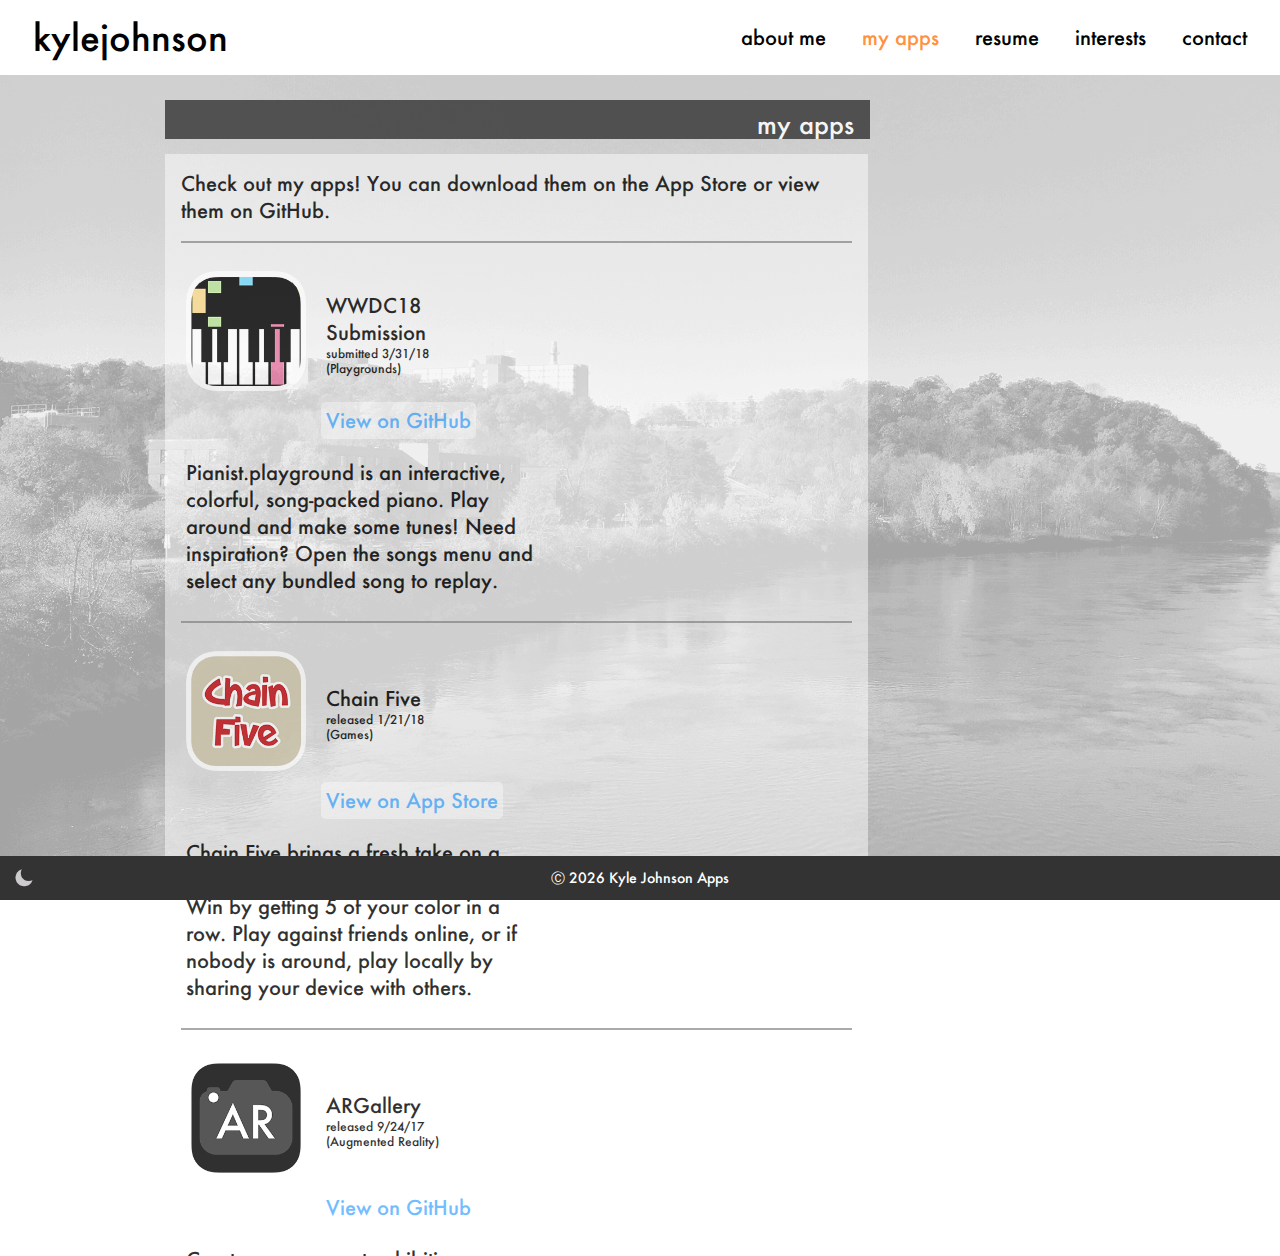
==== commit 1314f976: "Cleanup files" ====
--- a/apps.html
+++ b/apps.html
@@ -3,52 +3,25 @@
 
 <head>
     <title>kylejohnson | my apps</title>
-
-    <link rel="stylesheet" type="text/css" href="kjapps.css">
-    <link rel="stylesheet" type="text/css" href="darkmode.css" id="darkmode">
-
     <meta name="viewport" content="width=device-width">
     <meta name="keywords" content="kyle,johnson,kylejohnson,about,apps,resume,interests,contact">
     <meta name="description" content="My name is Kyle Johnson and welcome to my website.">
 
-    <link rel="shortcut icon" href="favicon/favicon.ico">
-    <link rel="icon" sizes="16x16 32x32 64x64" href="favicon/favicon.ico">
-    <link rel="icon" type="image/png" sizes="196x196" href="favicon/favicon-192.png">
-    <link rel="icon" type="image/png" sizes="160x160" href="favicon/favicon-160.png">
-    <link rel="icon" type="image/png" sizes="96x96" href="favicon/favicon-96.png">
-    <link rel="icon" type="image/png" sizes="64x64" href="favicon/favicon-64.png">
-    <link rel="icon" type="image/png" sizes="32x32" href="favicon/favicon-32.png">
-    <link rel="icon" type="image/png" sizes="16x16" href="favicon/favicon-16.png">
-    <link rel="apple-touch-icon" href="favicon/favicon-57.png">
-    <link rel="apple-touch-icon" sizes="114x114" href="favicon/favicon-114.png">
-    <link rel="apple-touch-icon" sizes="72x72" href="favicon/favicon-72.png">
-    <link rel="apple-touch-icon" sizes="144x144" href="favicon/favicon-144.png">
-    <link rel="apple-touch-icon" sizes="60x60" href="favicon/favicon-60.png">
-    <link rel="apple-touch-icon" sizes="120x120" href="favicon/favicon-120.png">
-    <link rel="apple-touch-icon" sizes="76x76" href="favicon/favicon-76.png">
-    <link rel="apple-touch-icon" sizes="152x152" href="favicon/favicon-152.png">
-    <link rel="apple-touch-icon" sizes="180x180" href="favicon/favicon-180.png">
-    <meta name="msapplication-TileColor" content="#FFFFFF">
-    <meta name="msapplication-TileImage" content="favicon/favicon-144.png">
-    <meta name="msapplication-config" content="favicon/browserconfig.xml">
-
+    <link rel="stylesheet" type="text/css" href="kjapps.css">
+    <link rel="stylesheet" type="text/css" href="darkmode.css" id="darkmode">
     <script src="https://ajax.googleapis.com/ajax/libs/jquery/3.1.1/jquery.min.js"></script>
     <script src="kjapps.js"></script>
 </head>
 
 <body>
+    <noscript>
+        <style type="text/css">
+            #header, .content { visibility: visible; }
+        </style>
+    </noscript>
 
-    <!-- Disable transitions if JavaScript is disabled -->
-    <noscript>
-    	    <style type="text/css">
-                #header, .content { visibility: visible; }
-    	    </style>
-        </noscript>
-
-    <div id="fullContainer">
+    <div id="page">
         <div id="container">
-
-            <!-- Navigation bar (split w/ logo on left, links on right) -->
             <div class="topnav" id="navbar">
                 <a href="/" id="logo">kylejohnson</a>
                 <a href="javascript:void(0);" id="icon" onclick="responsiveNavBar()">&#9776;</a>
@@ -59,15 +32,10 @@
                 <a href="/">about me</a>
             </div>
 
-            <!-- Header title above content -->
-            <div id="header">
-                my apps
-            </div>
+            <div id="header">my apps</div>
 
-            <!-- Area for page content -->
             <div class="content" id="apps_content">
-
-                Check out my apps! You can download them on the App Store or view them on GitHub. <br>
+                Check out my apps! You can download them on the App Store or view them on GitHub.<br>
                 <div id="small">
                     <hr id="grey_break">
                 </div>
@@ -206,23 +174,17 @@
                         <td>Shift Timer allows you to enter your shift hours and get a live-updating view of your progress throughout the day. See what percentage of work you've completed and how many hours, minutes and seconds you have left to go.</td>
                     </tr>
                 </table>
-
             </div>
 
-            <!-- Adds extra space under content div -->
-            <div id="extra"></div>
+            <div id="gap"></div>
         </div>
 
-        <!-- Site footer w/ copyright -->
         <div id="footer">
             <img id="dark_switch" height="20" width="20"> &#9400; #### Kyle Johnson Apps
         </div>
-
     </div>
 
-    <div id="videoContainer">
-    </div>
-
+    <div id="videoContainer"></div>
 </body>
 
 </html>--- a/kjapps.css
+++ b/kjapps.css
@@ -1,13 +1,8 @@
-/* HTML */
-
 html {
     -webkit-text-size-adjust: 100%;
     -moz-text-size-adjust: 100%;
     -ms-text-size-adjust: 100%;
 }
-
-
-/* Body */
 
 body {
     background-color: lightgray;
@@ -19,25 +14,26 @@
 ::-webkit-input-placeholder {
     /* Chrome/Opera/Safari */
     color: gray;
+    font-family: "Futura";
 }
 
 ::-moz-placeholder {
     /* Firefox 19+ */
     color: gray;
+    font-family: "Futura";
 }
 
 :-ms-input-placeholder {
     /* IE 10+ */
     color: gray;
+    font-family: "Futura";
 }
 
 :-moz-placeholder {
     /* Firefox 18- */
     color: gray;
-}
-
-
-/* Futura Font */
+    font-family: "Futura";
+}
 
 @font-face {
     font-family: "Futura";
@@ -447,22 +443,6 @@
     color: red;
 }
 
-::-webkit-input-placeholder {
-    font-family: "Futura";
-}
-
-:-moz-placeholder {
-    font-family: "Futura";
-}
-
-::-moz-placeholder {
-    font-family: "Futura";
-}
-
-:-ms-input-placeholder {
-    font-family: "Futura";
-}
-
 
 /* Links */
 
@@ -493,7 +473,7 @@
 
 /* Extra Space Below Footer */
 
-#extra {
+#gap {
     margin: 0 auto;
     position: relative;
     height: 80px;
@@ -501,7 +481,7 @@
 }
 
 
-/* For Video Playback on Site */
+/* Modal Video Playback */
 
 #videoContainer {
     position: fixed;
@@ -533,7 +513,7 @@
 }
 
 
-/* Media Queries */
+/* Mobile Layout */
 
 @media only screen and (max-device-width: 820px),
 only screen and (max-width: 820px) {
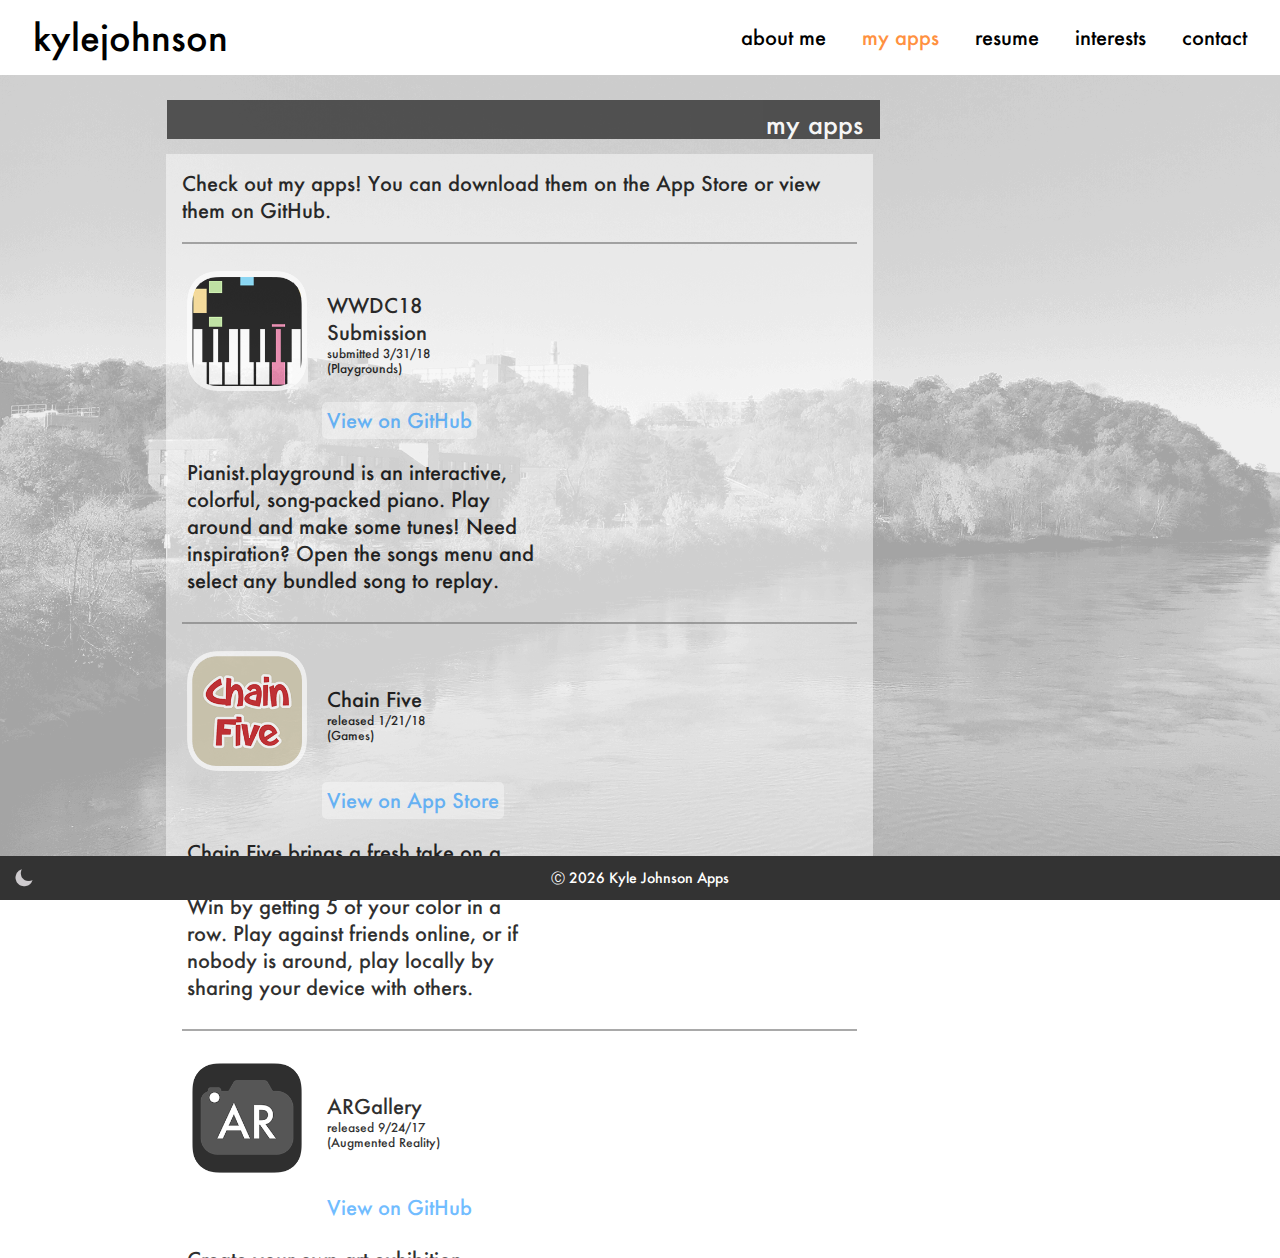
==== commit a19e49fa: "Simplify favicon" ====
--- a/apps.html
+++ b/apps.html
@@ -6,6 +6,11 @@
     <meta name="viewport" content="width=device-width">
     <meta name="keywords" content="kyle,johnson,kylejohnson,about,apps,resume,interests,contact">
     <meta name="description" content="My name is Kyle Johnson and welcome to my website.">
+
+    <link rel="apple-touch-icon" sizes="180x180" href="favicon/apple-touch-icon.png">
+    <link rel="icon" type="image/png" sizes="32x32" href="favicon/favicon-32x32.png">
+    <link rel="icon" type="image/png" sizes="16x16" href="favicon/favicon-16x16.png">
+    <link rel="manifest" href="favicon/site.webmanifest">
 
     <link rel="stylesheet" type="text/css" href="kjapps.css">
     <link rel="stylesheet" type="text/css" href="darkmode.css" id="darkmode">
